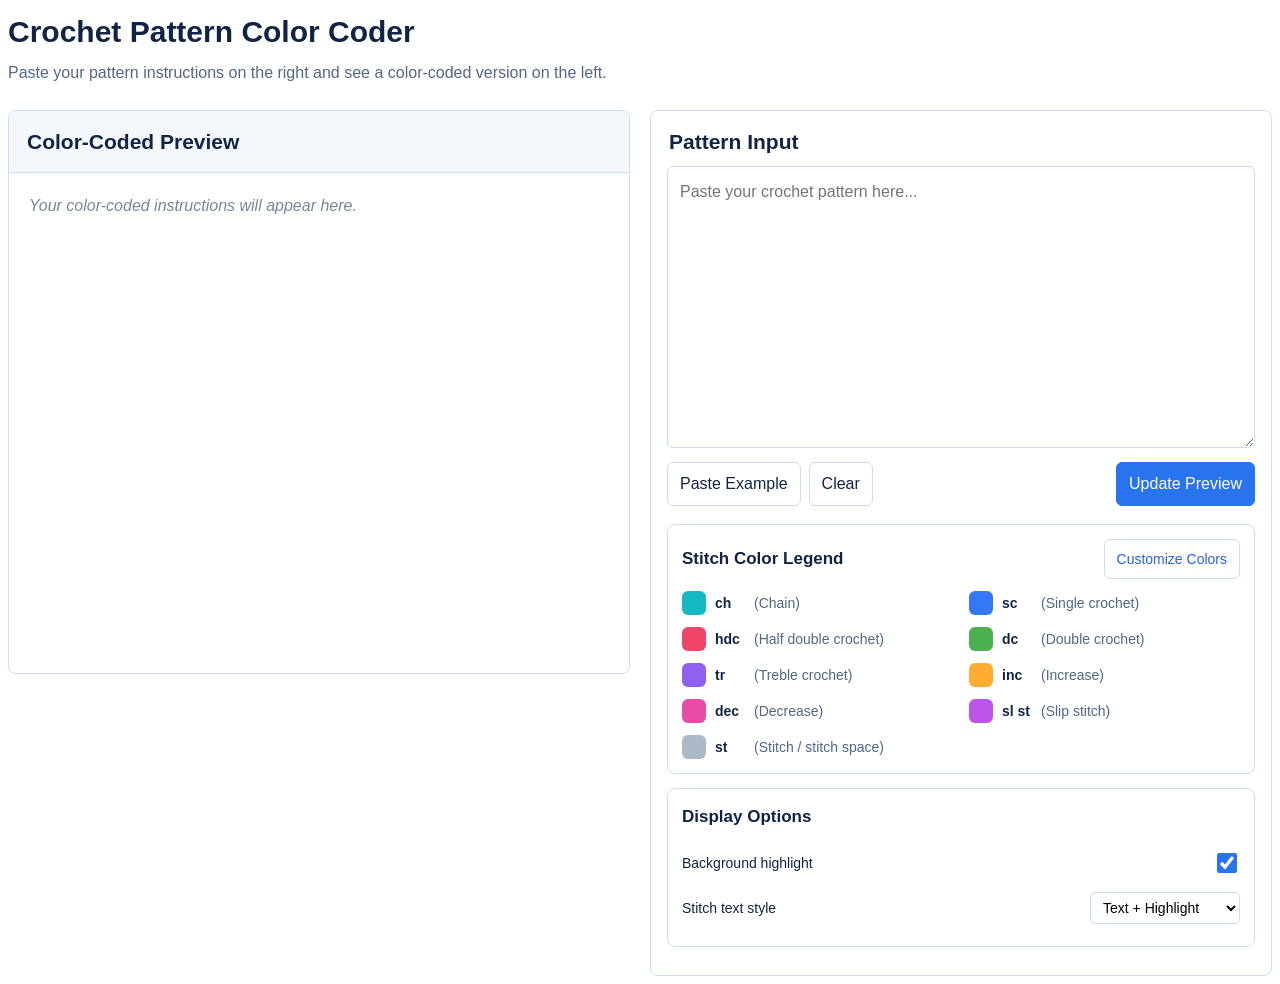
==== index.html @ f93e72be "Add files via upload" ====
<html>

<head>
    <link rel="stylesheet" href="style.css">
</head>

<body>

    <div id="crochetApp">
        <header class="crochet-header">
            <h1>Crochet Pattern Color Coder</h1>
            <p>Paste your pattern instructions on the right and see a
                color-coded version on the left.</p>
        </header>

        <main class="crochet-layout">

            <!-- Left: Color-coded preview -->
            <section class="crochet-panel">
                <h2>Color-Coded Preview</h2>
                <div id="crochetPreview" class="crochet-preview" aria-live="polite">
                    <p class="preview-placeholder">
                        Your color-coded instructions will appear here.
                    </p>
                </div>
            </section>

            <!-- Right: Input and controls -->
            <section class="crochet-panel crochet-controls">
                <h2>Pattern Input</h2>

                <label for="crochetInput" class="visually-hidden">
                    Paste crochet pattern instructions
                </label>

                <textarea id="crochetInput" rows="10" placeholder="Paste your crochet pattern here..."></textarea>

                <div class="crochet-actions">
                    <button type="button" id="crochetExample">
                        Paste Example
                    </button>
                    <button type="button" id="crochetClear">
                        Clear
                    </button>
                    <button type="button" id="crochetUpdate" class="primary-button">
                        Update Preview
                    </button>
                </div>

                <!-- Stitch color legend -->
                <section class="crochet-subpanel">
                    <div class="subpanel-heading">
                        <h3>Stitch Color Legend</h3>
                        <button type="button" id="crochetCustomize">
                            Customize Colors
                        </button>
                    </div>

                    <div id="crochetLegend" class="crochet-legend"></div>

                    <div id="crochetColorSettings" hidden>
                        <p>Choose a color for each stitch type.</p>
                        <div id="crochetColorInputs" class="color-settings"></div>
                        <button type="button" id="crochetResetColors">
                            Reset Colors
                        </button>
                    </div>
                </section>

                <!-- Display options -->
                <section class="crochet-subpanel display-options">
                    <h3>Display Options</h3>

                    <label class="option-row">
                        <span>Background highlight</span>
                        <input type="checkbox" id="crochetHighlight" checked>
                    </label>

                    <label class="option-row">
                        <span>Stitch text style</span>
                        <select id="crochetTextStyle">
                            <option value="both">Text + Highlight</option>
                            <option value="text">Colored Text Only</option>
                            <option value="highlight">Highlight Only</option>
                        </select>
                    </label>
                </section>
            </section>
        </main>
    </div>

    <script src="script.js"></script>

</body>

</html>
---- style.css ----
/* Purpose: Style the crochet pattern visualizer and its controls. */

#crochetApp {
  --crochet-border: #cbdcf0;
  --crochet-heading: #122444;
  --crochet-muted: #526783;
  --crochet-surface: #ffffff;

  color: var(--crochet-heading);
  font-family: Arial, Helvetica, sans-serif;
  font-size: 16px;
  line-height: 1.6;
  max-width: 1600px;
  margin: 0 auto;
}

#crochetApp *,
#crochetApp *::before,
#crochetApp *::after {
  box-sizing: border-box;
}

#crochetApp .crochet-header {
  margin-bottom: 24px;
}

#crochetApp .crochet-header h1 {
  font-size: 30px;
  margin: 0 0 4px;
  color: var(--crochet-heading);
}

#crochetApp .crochet-header p {
  margin: 0;
  color: var(--crochet-muted);
}

#crochetApp .crochet-layout {
  display: grid;
  grid-template-columns: minmax(0, 1fr) minmax(0, 1fr);
  gap: 20px;
  align-items: start;
}

#crochetApp .crochet-panel,
#crochetApp .crochet-subpanel {
  min-width: 0;
  background: var(--crochet-surface);
  border: 1px solid var(--crochet-border);
  border-radius: 8px;
  overflow: hidden;
}

#crochetApp .crochet-panel > h2 {
  font-size: 21px;
  margin: 0;
  padding: 14px 18px;
  border-bottom: 1px solid var(--crochet-border);
  background: #f4f8fd;
}

#crochetApp .crochet-preview {
  padding: 20px;
  min-height: 500px;
  overflow-wrap: anywhere;
}

#crochetApp .crochet-preview p {
  margin: 0 0 22px;
}

#crochetApp .crochet-preview .preview-placeholder {
  color: #78869a;
  font-style: italic;
}

#crochetApp .crochet-preview .crochet-line {
  white-space: pre-wrap;
  margin-bottom: 22px;
}

#crochetApp .crochet-controls {
  padding-bottom: 14px;
}

#crochetApp .crochet-controls > h2 {
  background: transparent;
  border-bottom: 0;
  padding-bottom: 8px;
}

#crochetApp textarea {
  display: block;
  width: calc(100% - 32px);
  margin: 0 16px;
  padding: 12px;
  border: 1px solid var(--crochet-border);
  border-radius: 6px;
  font: inherit;
  line-height: 1.6;
  resize: vertical;
  color: var(--crochet-heading);
  background: white;
}

#crochetApp button,
#crochetApp select {
  font: inherit;
}

#crochetApp button {
  padding: 8px 12px;
  border: 1px solid var(--crochet-border);
  border-radius: 6px;
  background: white;
  color: var(--crochet-heading);
  cursor: pointer;
}

#crochetApp button:hover {
  background: #eef5ff;
}

#crochetApp button:focus-visible,
#crochetApp select:focus-visible,
#crochetApp input:focus-visible,
#crochetApp textarea:focus-visible {
  outline: 2px solid #2563eb;
  outline-offset: 2px;
}

#crochetApp .crochet-actions {
  display: flex;
  flex-wrap: wrap;
  gap: 8px;
  padding: 14px 16px 18px;
}

#crochetApp .crochet-actions .primary-button {
  margin-left: auto;
  color: white;
  background: #2874ee;
  border-color: #2874ee;
}

#crochetApp .crochet-actions .primary-button:hover {
  background: #165bc7;
}

#crochetApp .crochet-subpanel {
  margin: 0 16px 14px;
  width: calc(100% - 32px);
  padding: 14px;
}

#crochetApp .subpanel-heading {
  display: flex;
  flex-wrap: wrap;
  align-items: center;
  justify-content: space-between;
  gap: 8px;
  margin-bottom: 12px;
}

#crochetApp .crochet-subpanel h3 {
  margin: 0;
  font-size: 17px;
}

#crochetApp .subpanel-heading button {
  font-size: 14px;
  color: #2563eb;
}

#crochetApp .crochet-legend {
  display: grid;
  grid-template-columns: repeat(2, minmax(0, 1fr));
  gap: 12px 16px;
}

#crochetApp .legend-item {
  display: flex;
  align-items: center;
  gap: 9px;
  min-width: 0;
  font-size: 14px;
}

#crochetApp .legend-swatch {
  width: 24px;
  height: 24px;
  flex: 0 0 24px;
  border-radius: 6px;
}

#crochetApp .legend-abbreviation {
  font-weight: bold;
  min-width: 30px;
}

#crochetApp .legend-description {
  color: var(--crochet-muted);
}

#crochetApp .color-settings {
  display: grid;
  grid-template-columns: repeat(2, minmax(0, 1fr));
  gap: 10px;
}

#crochetApp .color-setting {
  display: flex;
  align-items: center;
  justify-content: space-between;
  gap: 8px;
  font-size: 14px;
}

#crochetApp .color-setting input[type="color"] {
  width: 38px;
  height: 30px;
  padding: 2px;
  cursor: pointer;
}

#crochetApp #crochetColorSettings p {
  color: var(--crochet-muted);
  font-size: 14px;
}

#crochetApp #crochetResetColors {
  margin-top: 12px;
}

#crochetApp .display-options h3 {
  margin-bottom: 12px;
}

#crochetApp .option-row {
  display: flex;
  flex-wrap: wrap;
  align-items: center;
  justify-content: space-between;
  gap: 12px;
  padding: 8px 0;
  font-size: 14px;
}

#crochetApp .option-row input[type="checkbox"] {
  width: 20px;
  height: 20px;
  accent-color: #2874ee;
}

#crochetApp .option-row select {
  max-width: 100%;
  padding: 6px 8px;
  border: 1px solid var(--crochet-border);
  border-radius: 5px;
  background: white;
}

#crochetApp .stitch {
  border-radius: 8px;
  padding: 2px 6px;
  font-weight: 700;
  -webkit-box-decoration-break: clone;
  box-decoration-break: clone;
}

#crochetApp .stitch.text-only {
  background: transparent !important;
}

#crochetApp .stitch.highlight-only {
  color: #152238 !important;
}

#crochetApp .visually-hidden {
  position: absolute;
  width: 1px;
  height: 1px;
  padding: 0;
  margin: -1px;
  overflow: hidden;
  clip: rect(0, 0, 0, 0);
  white-space: nowrap;
  border: 0;
}

@media (max-width: 900px) {
  #crochetApp .crochet-layout {
    grid-template-columns: minmax(0, 1fr);
  }

  #crochetApp .crochet-preview {
    min-height: 200px;
  }
}

@media (max-width: 480px) {
  #crochetApp .crochet-header h1 {
    font-size: 24px;
  }

  #crochetApp .crochet-legend,
  #crochetApp .color-settings {
    grid-template-columns: minmax(0, 1fr);
  }

  #crochetApp .crochet-actions .primary-button {
    margin-left: 0;
  }
}
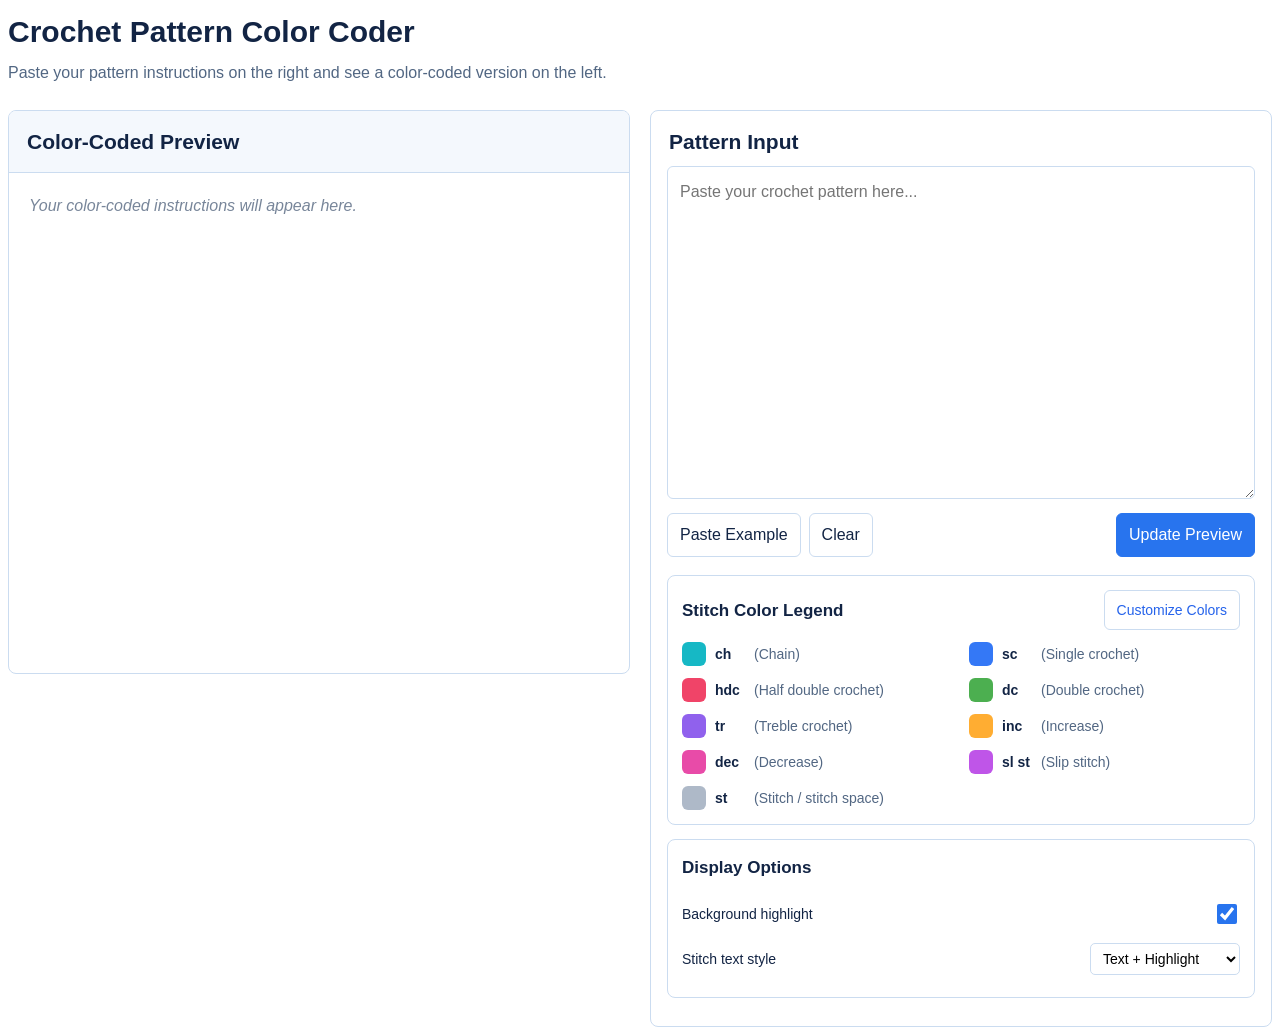
==== commit c156ac3e: "Update index.html" ====
--- a/index.html
+++ b/index.html
@@ -1,96 +1,106 @@
-<html>
 
+<!DOCTYPE html>
+<html lang="en">
 <head>
-    <link rel="stylesheet" href="style.css">
+  <meta charset="UTF-8">
+  <meta name="viewport" content="width=device-width, initial-scale=1.0">
+  <title>Crochet Pattern Color Coder</title>
+  <link rel="stylesheet" href="style.css">
+  <script src="script.js" defer></script>
 </head>
-
 <body>
 
-    <div id="crochetApp">
-        <header class="crochet-header">
-            <h1>Crochet Pattern Color Coder</h1>
-            <p>Paste your pattern instructions on the right and see a
-                color-coded version on the left.</p>
-        </header>
+  <div id="crochetApp">
+    <header class="crochet-header">
+      <h1>Crochet Pattern Color Coder</h1>
+      <p>Paste your pattern instructions on the right and see a color-coded version on the left.</p>
+    </header>
 
-        <main class="crochet-layout">
+    <main class="crochet-layout">
 
-            <!-- Left: Color-coded preview -->
-            <section class="crochet-panel">
-                <h2>Color-Coded Preview</h2>
-                <div id="crochetPreview" class="crochet-preview" aria-live="polite">
-                    <p class="preview-placeholder">
-                        Your color-coded instructions will appear here.
-                    </p>
-                </div>
-            </section>
+      <!-- Left: Color-coded pattern preview -->
+      <section class="crochet-panel preview-panel">
+        <h2>Color-Coded Preview</h2>
+        <div id="crochetPreview" class="crochet-preview" aria-live="polite">
+          <p class="preview-placeholder">
+            Your color-coded instructions will appear here.
+          </p>
+        </div>
+      </section>
 
-            <!-- Right: Input and controls -->
-            <section class="crochet-panel crochet-controls">
-                <h2>Pattern Input</h2>
+      <!-- Right: Pattern input and controls -->
+      <section class="crochet-panel crochet-controls">
+        <h2>Pattern Input</h2>
 
-                <label for="crochetInput" class="visually-hidden">
-                    Paste crochet pattern instructions
-                </label>
+        <label for="crochetInput" class="visually-hidden">
+          Paste crochet pattern instructions
+        </label>
 
-                <textarea id="crochetInput" rows="10" placeholder="Paste your crochet pattern here..."></textarea>
+        <textarea
+          id="crochetInput"
+          rows="12"
+          placeholder="Paste your crochet pattern here..."
+          spellcheck="false"
+        ></textarea>
 
-                <div class="crochet-actions">
-                    <button type="button" id="crochetExample">
-                        Paste Example
-                    </button>
-                    <button type="button" id="crochetClear">
-                        Clear
-                    </button>
-                    <button type="button" id="crochetUpdate" class="primary-button">
-                        Update Preview
-                    </button>
-                </div>
+        <div class="crochet-actions">
+          <button type="button" id="crochetExample">
+            Paste Example
+          </button>
 
-                <!-- Stitch color legend -->
-                <section class="crochet-subpanel">
-                    <div class="subpanel-heading">
-                        <h3>Stitch Color Legend</h3>
-                        <button type="button" id="crochetCustomize">
-                            Customize Colors
-                        </button>
-                    </div>
+          <button type="button" id="crochetClear">
+            Clear
+          </button>
 
-                    <div id="crochetLegend" class="crochet-legend"></div>
+          <button type="button" id="crochetUpdate" class="primary-button">
+            Update Preview
+          </button>
+        </div>
 
-                    <div id="crochetColorSettings" hidden>
-                        <p>Choose a color for each stitch type.</p>
-                        <div id="crochetColorInputs" class="color-settings"></div>
-                        <button type="button" id="crochetResetColors">
-                            Reset Colors
-                        </button>
-                    </div>
-                </section>
+        <!-- Stitch color legend -->
+        <section class="crochet-subpanel">
+          <div class="subpanel-heading">
+            <h3>Stitch Color Legend</h3>
 
-                <!-- Display options -->
-                <section class="crochet-subpanel display-options">
-                    <h3>Display Options</h3>
+            <button type="button" id="crochetCustomize">
+              Customize Colors
+            </button>
+          </div>
 
-                    <label class="option-row">
-                        <span>Background highlight</span>
-                        <input type="checkbox" id="crochetHighlight" checked>
-                    </label>
+          <div id="crochetLegend" class="crochet-legend"></div>
 
-                    <label class="option-row">
-                        <span>Stitch text style</span>
-                        <select id="crochetTextStyle">
-                            <option value="both">Text + Highlight</option>
-                            <option value="text">Colored Text Only</option>
-                            <option value="highlight">Highlight Only</option>
-                        </select>
-                    </label>
-                </section>
-            </section>
-        </main>
-    </div>
+          <div id="crochetColorSettings" hidden>
+            <p>Choose a color for each stitch type.</p>
+            <div id="crochetColorInputs" class="color-settings"></div>
 
-    <script src="script.js"></script>
+            <button type="button" id="crochetResetColors">
+              Reset Colors
+            </button>
+          </div>
+        </section>
+
+        <!-- Display options -->
+        <section class="crochet-subpanel display-options">
+          <h3>Display Options</h3>
+
+          <label class="option-row">
+            <span>Background highlight</span>
+            <input type="checkbox" id="crochetHighlight" checked>
+          </label>
+
+          <label class="option-row">
+            <span>Stitch text style</span>
+            <select id="crochetTextStyle">
+              <option value="both">Text + Highlight</option>
+              <option value="text">Colored Text Only</option>
+              <option value="highlight">Highlight Only</option>
+            </select>
+          </label>
+        </section>
+      </section>
+
+    </main>
+  </div>
 
 </body>
-
-</html>+</html>
